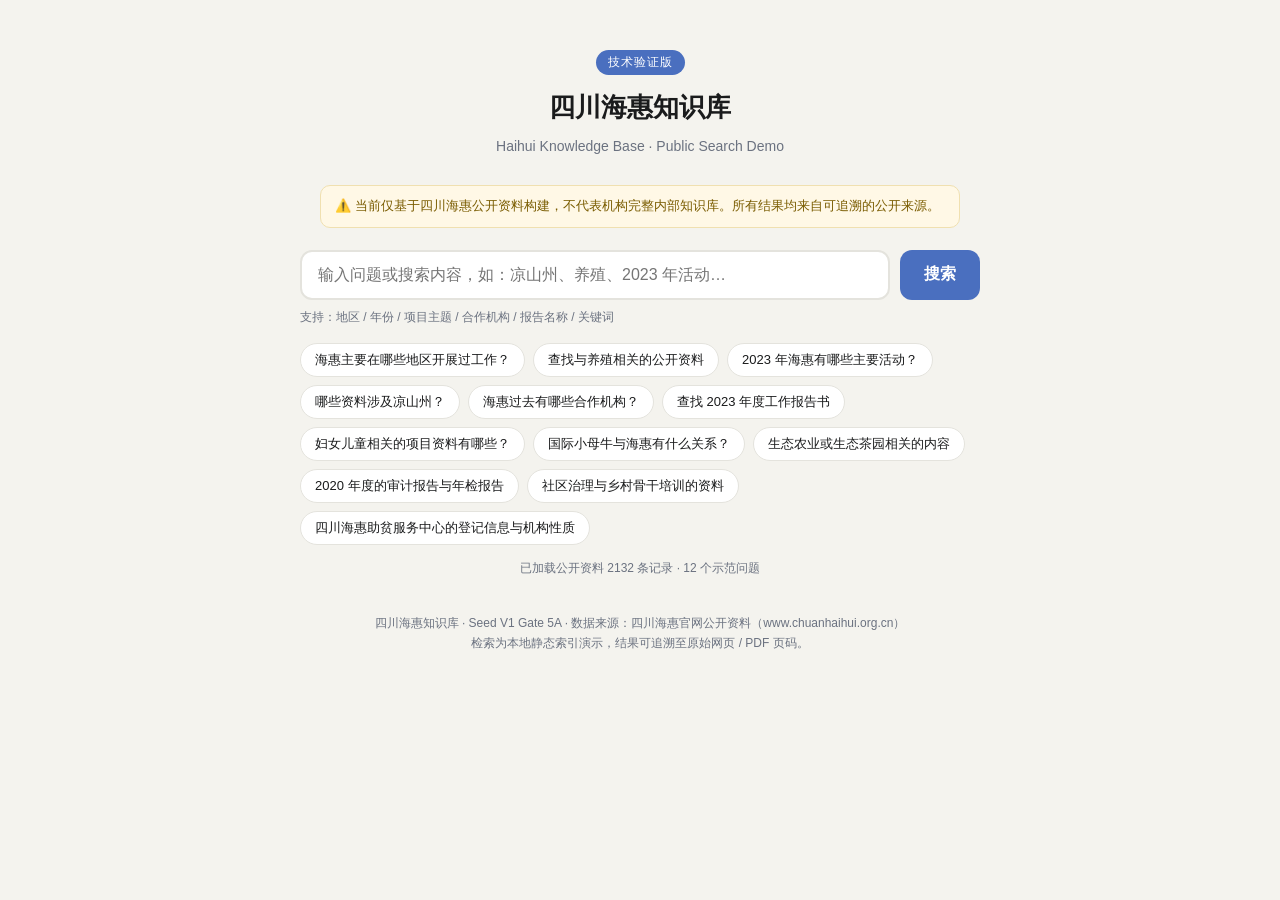
==== haihui/index.html @ 8cd93d53 "feat: publish Haihui public knowledge base demo" ====
<!DOCTYPE html>
<html lang="zh-CN">
<head>
<meta charset="UTF-8">
<meta name="viewport" content="width=device-width, initial-scale=1.0">
<title>四川海惠知识库 · 技术验证版</title>
<style>
  :root {
    --bg: #F4F3EE;
    --card: #FFFFFF;
    --border: #E4E3DD;
    --text: #1A1B1C;
    --text2: #6B7280;
    --accent: #9BBBF4;
    --accent-deep: #4A6FBF;
  }
  * { margin: 0; padding: 0; box-sizing: border-box; }
  body {
    font-family: 'PingFang SC', 'Microsoft YaHei', 'Segoe UI', sans-serif;
    background: var(--bg);
    color: var(--text);
    line-height: 1.6;
  }
  .wrap { max-width: 860px; margin: 0 auto; padding: 20px 16px 60px; }
  header { text-align: center; padding: 28px 0 12px; }
  .badge {
    display: inline-block; font-size: 12px; color: #fff; background: var(--accent-deep);
    padding: 3px 12px; border-radius: 20px; letter-spacing: 1px; margin-bottom: 12px;
  }
  h1 { font-size: 26px; font-weight: 700; }
  .sub { color: var(--text2); font-size: 14px; margin-top: 6px; }
  .notice {
    margin: 16px auto; max-width: 640px; background: #FFF8E6; border: 1px solid #F0E0B0;
    border-radius: 10px; padding: 10px 14px; font-size: 13px; color: #7A5C00;
  }
  .searchbox {
    display: flex; gap: 10px; margin: 22px auto 8px; max-width: 680px;
  }
  .searchbox input {
    flex: 1; padding: 14px 16px; font-size: 16px; border: 2px solid var(--border);
    border-radius: 12px; background: var(--card); outline: none; min-width: 0;
  }
  .searchbox input:focus { border-color: var(--accent-deep); }
  .searchbox button {
    padding: 14px 24px; font-size: 16px; font-weight: 600; color: #fff;
    background: var(--accent-deep); border: none; border-radius: 12px; cursor: pointer;
    white-space: nowrap;
  }
  .searchbox button:active { opacity: .85; }
  .suggest { max-width: 680px; margin: 6px auto 0; font-size: 12px; color: var(--text2); }
  .chips {
    max-width: 680px; margin: 16px auto 0; display: flex; flex-wrap: wrap; gap: 8px;
  }
  .chip {
    background: var(--card); border: 1px solid var(--border); border-radius: 18px;
    padding: 7px 14px; font-size: 13px; cursor: pointer; color: var(--text);
    transition: border-color .15s, background .15s;
  }
  .chip:hover { border-color: var(--accent-deep); background: #EEF3FC; }
  .stats {
    max-width: 680px; margin: 14px auto 4px; font-size: 12px; color: var(--text2);
    text-align: center;
  }
  #results { margin-top: 20px; }
  .result {
    background: var(--card); border: 1px solid var(--border); border-radius: 12px;
    padding: 16px 18px; margin-bottom: 14px;
  }
  .result .rtitle { font-size: 16px; font-weight: 600; color: var(--accent-deep); }
  .result .rmeta { font-size: 12px; color: var(--text2); margin: 4px 0 8px; }
  .result .rtext {
    font-size: 14px; color: var(--text); background: #F9F8F4;
    border-radius: 8px; padding: 10px 12px; max-height: 150px; overflow: hidden;
    position: relative; white-space: pre-wrap; word-break: break-word;
  }
  .result .rtext.collapsed { -webkit-line-clamp: 5; line-clamp: 5; display: -webkit-box; -webkit-box-orient: vertical; }
  .result .rsrc { margin-top: 10px; font-size: 12px; color: var(--text2); word-break: break-all; }
  .result .rsrc a { color: var(--accent-deep); }
  .variant-note { font-size: 12px; color: #8A6D1A; margin-top: 6px; }
  .empty { text-align: center; color: var(--text2); padding: 40px 0; font-size: 14px; }
  .loading { text-align: center; color: var(--text2); padding: 30px 0; font-size: 14px; }
  footer { text-align: center; color: var(--text2); font-size: 12px; margin-top: 36px; }
  @media (max-width: 480px) {
    h1 { font-size: 21px; }
    .searchbox { flex-direction: column; }
    .searchbox button { width: 100%; }
    .result .rtext { max-height: 180px; }
  }
</style>
</head>
<body>
<div class="wrap">
  <header>
    <span class="badge">技术验证版</span>
    <h1>四川海惠知识库</h1>
    <div class="sub">Haihui Knowledge Base · Public Search Demo</div>
  </header>
  <div class="notice">⚠️ 当前仅基于四川海惠公开资料构建，不代表机构完整内部知识库。所有结果均来自可追溯的公开来源。</div>
  <div class="searchbox">
    <input id="q" type="text" placeholder="输入问题或搜索内容，如：凉山州、养殖、2023 年活动…" autocomplete="off">
    <button id="btn">搜索</button>
  </div>
  <div class="suggest">支持：地区 / 年份 / 项目主题 / 合作机构 / 报告名称 / 关键词</div>
  <div class="chips" id="chips"></div>
  <div class="stats" id="stats"></div>
  <div id="results"></div>
  <footer>
    四川海惠知识库 · Seed V1 Gate 5A · 数据来源：四川海惠官网公开资料（www.chuanhaihui.org.cn）<br>
    检索为本地静态索引演示，结果可追溯至原始网页 / PDF 页码。
  </footer>
</div>

<script>
(function () {
  'use strict';
  var DB = null;
  var QUESTIONS = [];
  var $ = function (id) { return document.getElementById(id); };

  function loadJson(url) {
    return fetch(url).then(function (r) {
      if (!r.ok) throw new Error('HTTP ' + r.status);
      return r.json();
    });
  }

  function tokenize(text) {
    if (!text) return [];
    var tokens = [];
    var m;
    var reEn = /[A-Za-z0-9_]+/g;
    while ((m = reEn.exec(text)) !== null) tokens.push(m.group ? m[0] : m[0]);
    var cjk = text.match(/[\u4e00-\u9fff]/g) || [];
    for (var i = 0; i < cjk.length; i++) {
      tokens.push(cjk[i]);
      if (i + 1 < cjk.length) tokens.push(cjk[i] + cjk[i + 1]);
    }
    return tokens;
  }

  // 归一化：小写 + 去空白
  function norm(s) { return (s || '').toLowerCase().replace(/\s+/g, ''); }

  // 主检索：分词 → 倒排取交集 → 打分（term 覆盖率 + BM25 简化）
  function search(query, topK) {
    if (!DB) return [];
    var toks = tokenize(query);
    // 去重 + 过滤长度<1
    var seen = {}, uniq = [];
    for (var i = 0; i < toks.length; i++) {
      var t = toks[i];
      if (!seen[t]) { seen[t] = 1; uniq.push(t); }
    }
    if (!uniq.length) return [];

    var terms = DB.terms, offsets = DB.offsets, postings = DB.postings;
    var termIdx = {};
    for (var ti = 0; ti < terms.length; ti++) termIdx[terms[ti]] = ti;

    // 收集每个词命中的 chunk 集合
    var hits = {};      // chunkIdx -> { matched: Set, score }
    var qn = norm(query);
    for (var k = 0; k < uniq.length; k++) {
      var w = uniq[k];
      var idx = termIdx[w];
      if (idx === undefined) continue;
      var start = offsets[idx], end = offsets[idx + 1];
      for (var p = start; p < end; p++) {
        var ci = postings[p];
        if (!hits[ci]) {
          hits[ci] = { matched: {}, score: 0, exactBonus: 0 };
        }
        hits[ci].matched[w] = 1;
      }
    }
    var matchedKeys = Object.keys(hits).length;
    if (!matchedKeys) return [];

    // 打分
    var out = [];
    var chunks = DB.chunks;
    var totalLen = 0;
    for (var cj = 0; cj < chunks.length; cj++) totalLen += (chunks[cj].text || '').length;
    var avgdl = totalLen / Math.max(1, chunks.length);

    for (var ck in hits) {
      var h = hits[ck];
      var cn = norm(chunks[ck].text);
      var dl = Math.max(1, cn.length);
      var matchedCount = Object.keys(h.matched).length;
      // 覆盖率：命中词数 / 查询词数
      var cover = matchedCount / uniq.length;
      // BM25 简化（tf 用命中数，idf 固定）
      var tf = matchedCount;
      var bm = tf * (1.2 + 1) / (tf + 1.2 * (1 - 0.75 + 0.75 * dl / avgdl));
      var score = cover * 3.0 + bm * 0.8;
      // 查询词在文本中出现的精确度加成
      var qnCount = 0;
      var qnNorm = norm(query);
      if (qnNorm && cn.indexOf(qnNorm) >= 0) score += 5.0;
      // 标题匹配加成
      var titleNorm = norm(chunks[ck].title);
      if (titleNorm && qnNorm && titleNorm.indexOf(qnNorm) >= 0) score += 3.0;
      // 页面前部权重
      score += Math.max(0, 1 - (chunks[ck].page || 1) * 0.01);
      out.push({ idx: ck, score: score, matched: matchedCount, cover: cover });
    }
    out.sort(function (a, b) { return b.score - a.score; });
    return out.slice(0, topK || 10);
  }

  function renderResults(results, query) {
    var box = $('results');
    if (!results.length) {
      box.innerHTML = '<div class="empty">未找到匹配内容。可尝试：凉山州 / 养殖 / 2023 年 / 审计报告 / 合作机构</div>';
      return;
    }
    // Document Family 聚合：同一 canonical 只保留最高分一条，返回 canonical document；
    // 命中的若是 variant，则展示 canonical 标题/来源，并标注"另有 N 个版本/扫描件"。
    var canonicalBest = {};   // canonical -> {score, chunk, variants: []}
    var variantsSeen = {};
    for (var i = 0; i < results.length; i++) {
      var c = DB.chunks[results[i].idx];
      var canon = c.canonical || c.doc;
      if (!canonicalBest[canon] || results[i].score > canonicalBest[canon].score) {
        canonicalBest[canon] = { score: results[i].score, chunk: c, variants: [] };
      }
      if (c.doc !== canon && !variantsSeen[c.doc]) {
        variantsSeen[c.doc] = 1;
        canonicalBest[canon].variants.push(c);
      }
    }
    var html = '';
    var keys = Object.keys(canonicalBest).sort(function (a, b) {
      return canonicalBest[b].score - canonicalBest[a].score;
    });
    var collapsedTotal = 0;
    for (var j = 0; j < keys.length; j++) {
      var entry = canonicalBest[keys[j]];
      var c = entry.chunk;
      var variantCount = entry.variants.length;
      var variantNames = [];
      entry.variants.forEach(function (v) { variantNames.push(esc(v.src_file || v.doc)); });
      html += renderOne(c, entry.score, j, variantCount, variantNames);
      collapsedTotal += variantCount;
    }
    if (collapsedTotal > 0) {
      html += '<div class="variant-note">已按 Document Family 折叠同一资料的其他版本 ' + collapsedTotal + ' 条（返回 canonical 文档）。</div>';
    }
    box.innerHTML = html;
  }

  function renderOne(c, score, rank, variantCount, variantNames) {
    // 展示层使用 canonical document 的标题与来源（若当前 chunk 是 variant）
    var dispTitle = c.is_variant && c.canonical_title ? c.canonical_title : (c.title || '');
    var dispFile = c.is_variant && c.canonical_src_file ? c.canonical_src_file : (c.src_file || '');
    var dispUrl = c.is_variant && c.canonical_src_url ? c.canonical_src_url : (c.src_url || '');
    var meta = [];
    if (c.date) meta.push(c.date);
    if (c.category) meta.push(catName(c.category));
    if (c.page) meta.push('第 ' + c.page + ' 页');
    var srcFile = esc(dispFile || '');
    var srcUrl = dispUrl ? esc(dispUrl) : '';
    var title = esc(dispTitle || '(无标题)');
    var text = esc(c.text || '');
    var srcHtml = '';
    if (srcUrl) {
      srcHtml = '<a href="' + srcUrl + '" target="_blank" rel="noopener">查看官网原文</a>';
    }
    var variantNote = '';
    if (variantCount > 0 && variantNames && variantNames.length) {
      variantNote = '<div class="variant-note">另有 ' + variantCount + ' 个版本/扫描件：' + variantNames.join('、') + '（已折叠）</div>';
    }
    return '<div class="result">' +
      '<div class="rtitle">' + (rank + 1) + '. ' + title + '</div>' +
      '<div class="rmeta">' + meta.join(' · ') + '</div>' +
      '<div class="rtext collapsed">' + text + '</div>' +
      '<div class="rsrc">来源：' + srcFile + (srcUrl ? ' · ' + srcHtml : '') + '</div>' +
      variantNote +
      '</div>';
  }

  function catName(c) {
    var map = {
      news: '新闻', annual_report: '年报', audit_report: '审计报告',
      project_intro: '项目介绍', yearly_inspection: '年检', policy: '政策', other: '其他'
    };
    return map[c] || c;
  }

  function esc(s) {
    return String(s).replace(/&/g, '&amp;').replace(/</g, '&lt;').replace(/>/g, '&gt;')
      .replace(/"/g, '&quot;');
  }

  function runSearch() {
    var q = ($('q').value || '').trim();
    if (!q) return;
    var box = $('results');
    box.innerHTML = '<div class="loading">正在检索…</div>';
    setTimeout(function () {
      var res = search(q, 10);
      $('stats').textContent = '检索词命中 ' + (DB ? DB.chunks.length : 0) + ' 条记录，显示前 ' + Math.min(res.length, 10) + ' 条';
      renderResults(res, q);
    }, 30);
  }

  // 初始化
  $('btn').addEventListener('click', runSearch);
  $('q').addEventListener('keydown', function (e) { if (e.key === 'Enter') runSearch(); });

  Promise.all([
    loadJson('assets/search_index.json'),
    loadJson('assets/demo_questions.json')
  ]).then(function (arr) {
    DB = arr[0];
    QUESTIONS = arr[1].questions || [];
    var chips = $('chips');
    var html = '';
    QUESTIONS.forEach(function (item, i) {
      html += '<button class="chip" data-i="' + i + '">' + esc(item.q) + '</button>';
    });
    chips.innerHTML = html;
    $('stats').textContent = '已加载公开资料 ' + DB.chunks.length + ' 条记录 · ' +
      (QUESTIONS.length) + ' 个示范问题';
    chips.addEventListener('click', function (e) {
      var btn = e.target.closest('.chip');
      if (!btn) return;
      var item = QUESTIONS[parseInt(btn.getAttribute('data-i'), 10)];
      $('q').value = item.q;
      runSearch();
    });
  }).catch(function (err) {
    $('results').innerHTML = '<div class="empty">资源加载失败：' + esc(err.message) +
      '<br>请确认 assets/search_index.json 与 assets/demo_questions.json 存在。</div>';
  });
})();
</script>
</body>
</html>
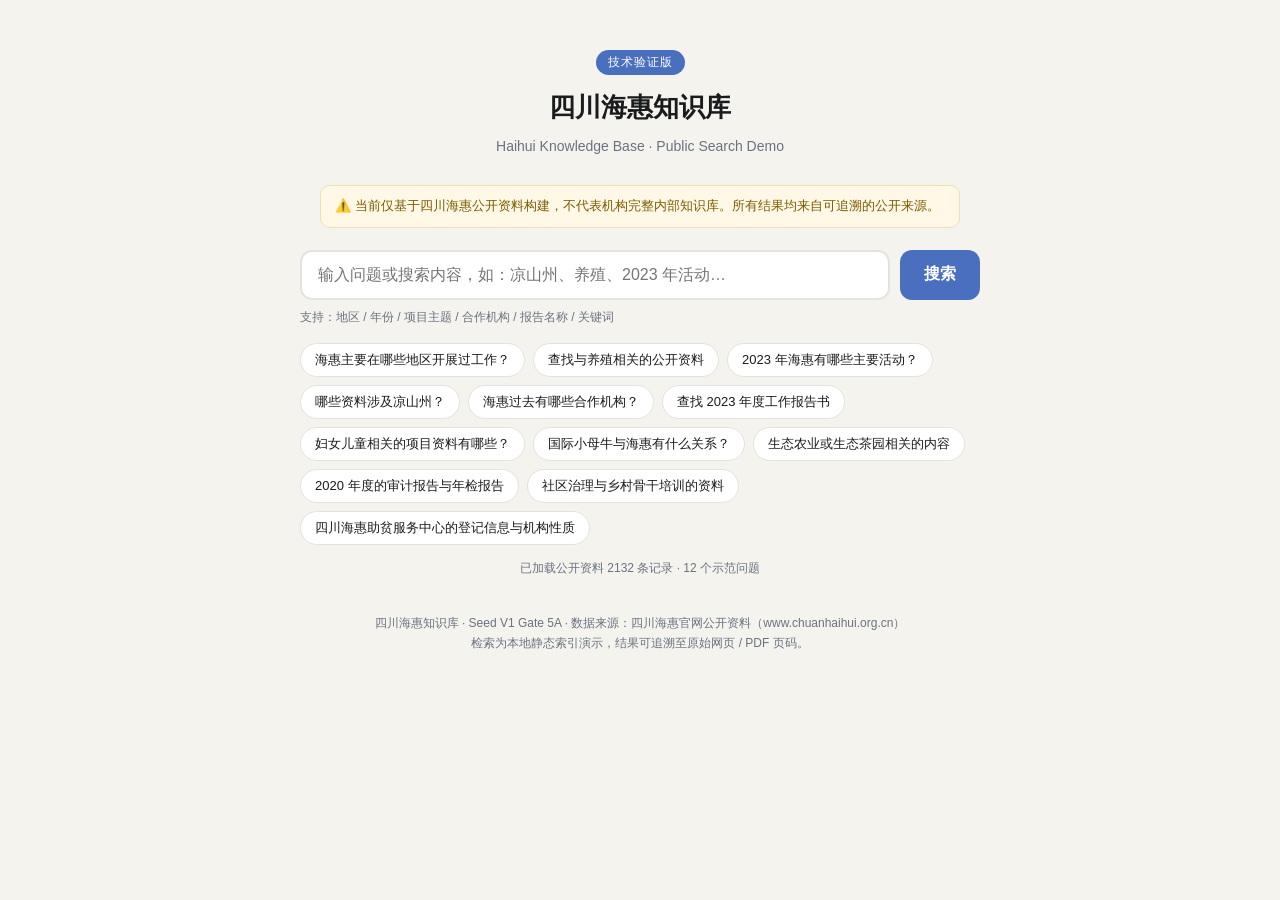
==== commit 907a498c: "fix: canonical-first family folding for 2023 annual report search" ====
--- a/haihui/index.html
+++ b/haihui/index.html
@@ -215,15 +215,25 @@
       box.innerHTML = '<div class="empty">未找到匹配内容。可尝试：凉山州 / 养殖 / 2023 年 / 审计报告 / 合作机构</div>';
       return;
     }
-    // Document Family 聚合：同一 canonical 只保留最高分一条，返回 canonical document；
-    // 命中的若是 variant，则展示 canonical 标题/来源，并标注"另有 N 个版本/扫描件"。
+    // Document Family 聚合：同一 canonical 只保留一条代表结果；
+    // canonical chunk 存在时优先选 canonical（返回 canonical document），
+    // 仅当 family 中只有 variant 命中时才以 variant 为代表并展示 canonical 标题/来源；
+    // variant 一律折叠计数，不得独立占据 Top-K。
     var canonicalBest = {};   // canonical -> {score, chunk, variants: []}
     var variantsSeen = {};
     for (var i = 0; i < results.length; i++) {
       var c = DB.chunks[results[i].idx];
       var canon = c.canonical || c.doc;
-      if (!canonicalBest[canon] || results[i].score > canonicalBest[canon].score) {
+      if (!canonicalBest[canon]) {
         canonicalBest[canon] = { score: results[i].score, chunk: c, variants: [] };
+      } else {
+        var cur = canonicalBest[canon].chunk;
+        var curIsCanon = cur.doc === canon;
+        var newIsCanon = c.doc === canon;
+        // canonical 优先；同为 canonical 或同为 variant 时取高分
+        if ((newIsCanon && !curIsCanon) || (newIsCanon === curIsCanon && results[i].score > canonicalBest[canon].score)) {
+          canonicalBest[canon] = { score: results[i].score, chunk: c, variants: canonicalBest[canon].variants };
+        }
       }
       if (c.doc !== canon && !variantsSeen[c.doc]) {
         variantsSeen[c.doc] = 1;
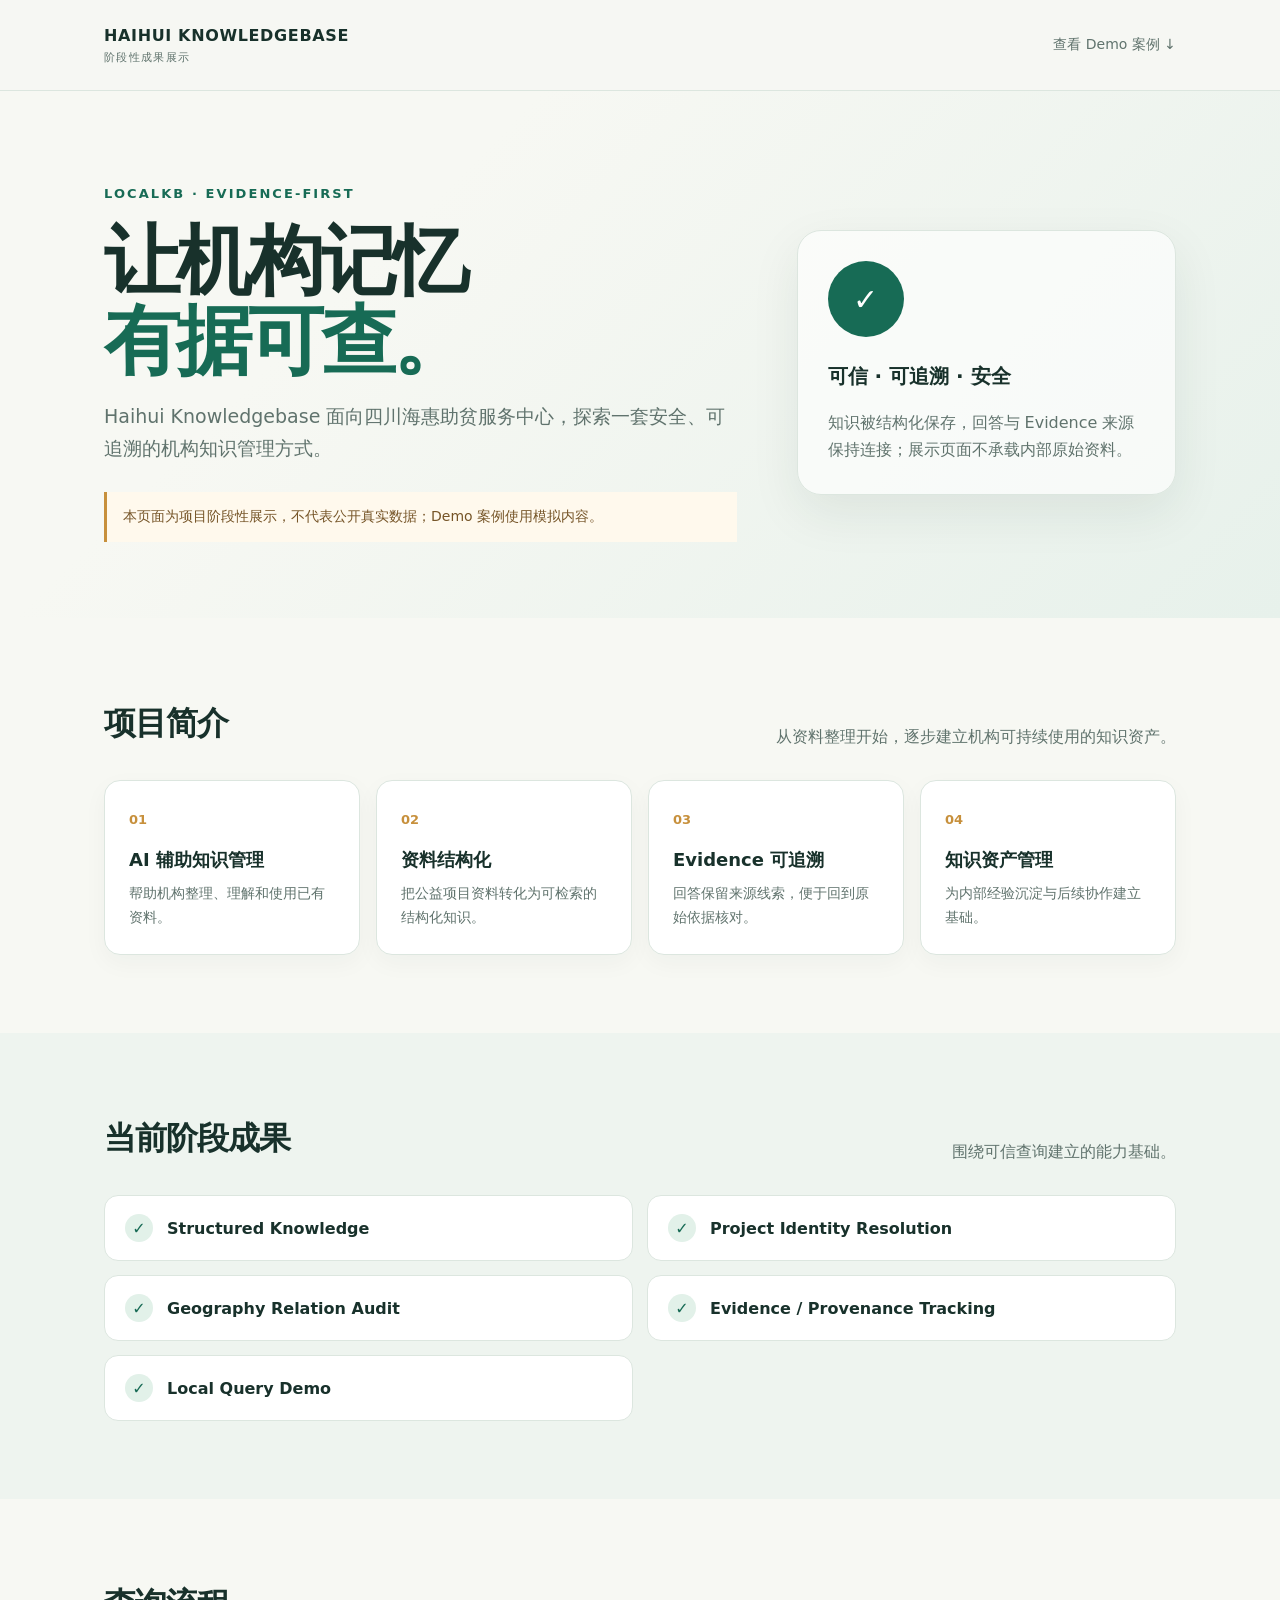
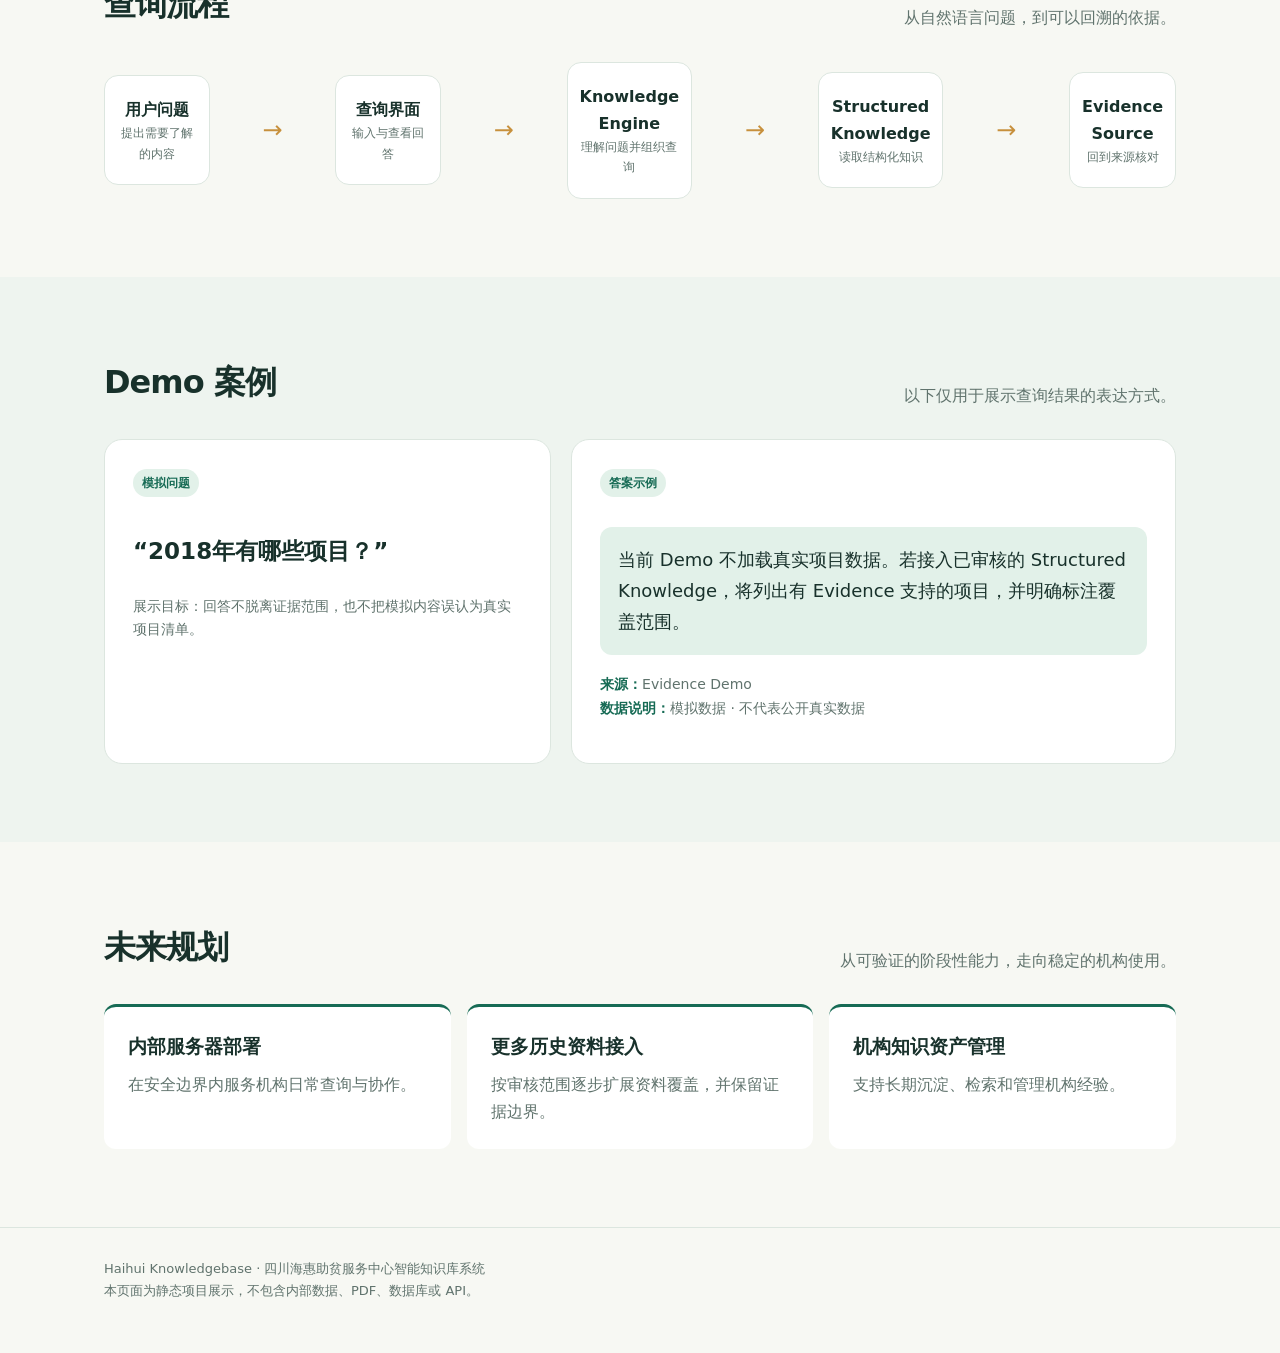
==== commit 82a4c01a: "feat(haihui): add static knowledgebase showcase" ====
--- a/haihui/index.html
+++ b/haihui/index.html
@@ -1,350 +1,28 @@
-<!DOCTYPE html>
+<!doctype html>
 <html lang="zh-CN">
 <head>
-<meta charset="UTF-8">
-<meta name="viewport" content="width=device-width, initial-scale=1.0">
-<title>四川海惠知识库 · 技术验证版</title>
-<style>
-  :root {
-    --bg: #F4F3EE;
-    --card: #FFFFFF;
-    --border: #E4E3DD;
-    --text: #1A1B1C;
-    --text2: #6B7280;
-    --accent: #9BBBF4;
-    --accent-deep: #4A6FBF;
-  }
-  * { margin: 0; padding: 0; box-sizing: border-box; }
-  body {
-    font-family: 'PingFang SC', 'Microsoft YaHei', 'Segoe UI', sans-serif;
-    background: var(--bg);
-    color: var(--text);
-    line-height: 1.6;
-  }
-  .wrap { max-width: 860px; margin: 0 auto; padding: 20px 16px 60px; }
-  header { text-align: center; padding: 28px 0 12px; }
-  .badge {
-    display: inline-block; font-size: 12px; color: #fff; background: var(--accent-deep);
-    padding: 3px 12px; border-radius: 20px; letter-spacing: 1px; margin-bottom: 12px;
-  }
-  h1 { font-size: 26px; font-weight: 700; }
-  .sub { color: var(--text2); font-size: 14px; margin-top: 6px; }
-  .notice {
-    margin: 16px auto; max-width: 640px; background: #FFF8E6; border: 1px solid #F0E0B0;
-    border-radius: 10px; padding: 10px 14px; font-size: 13px; color: #7A5C00;
-  }
-  .searchbox {
-    display: flex; gap: 10px; margin: 22px auto 8px; max-width: 680px;
-  }
-  .searchbox input {
-    flex: 1; padding: 14px 16px; font-size: 16px; border: 2px solid var(--border);
-    border-radius: 12px; background: var(--card); outline: none; min-width: 0;
-  }
-  .searchbox input:focus { border-color: var(--accent-deep); }
-  .searchbox button {
-    padding: 14px 24px; font-size: 16px; font-weight: 600; color: #fff;
-    background: var(--accent-deep); border: none; border-radius: 12px; cursor: pointer;
-    white-space: nowrap;
-  }
-  .searchbox button:active { opacity: .85; }
-  .suggest { max-width: 680px; margin: 6px auto 0; font-size: 12px; color: var(--text2); }
-  .chips {
-    max-width: 680px; margin: 16px auto 0; display: flex; flex-wrap: wrap; gap: 8px;
-  }
-  .chip {
-    background: var(--card); border: 1px solid var(--border); border-radius: 18px;
-    padding: 7px 14px; font-size: 13px; cursor: pointer; color: var(--text);
-    transition: border-color .15s, background .15s;
-  }
-  .chip:hover { border-color: var(--accent-deep); background: #EEF3FC; }
-  .stats {
-    max-width: 680px; margin: 14px auto 4px; font-size: 12px; color: var(--text2);
-    text-align: center;
-  }
-  #results { margin-top: 20px; }
-  .result {
-    background: var(--card); border: 1px solid var(--border); border-radius: 12px;
-    padding: 16px 18px; margin-bottom: 14px;
-  }
-  .result .rtitle { font-size: 16px; font-weight: 600; color: var(--accent-deep); }
-  .result .rmeta { font-size: 12px; color: var(--text2); margin: 4px 0 8px; }
-  .result .rtext {
-    font-size: 14px; color: var(--text); background: #F9F8F4;
-    border-radius: 8px; padding: 10px 12px; max-height: 150px; overflow: hidden;
-    position: relative; white-space: pre-wrap; word-break: break-word;
-  }
-  .result .rtext.collapsed { -webkit-line-clamp: 5; line-clamp: 5; display: -webkit-box; -webkit-box-orient: vertical; }
-  .result .rsrc { margin-top: 10px; font-size: 12px; color: var(--text2); word-break: break-all; }
-  .result .rsrc a { color: var(--accent-deep); }
-  .variant-note { font-size: 12px; color: #8A6D1A; margin-top: 6px; }
-  .empty { text-align: center; color: var(--text2); padding: 40px 0; font-size: 14px; }
-  .loading { text-align: center; color: var(--text2); padding: 30px 0; font-size: 14px; }
-  footer { text-align: center; color: var(--text2); font-size: 12px; margin-top: 36px; }
-  @media (max-width: 480px) {
-    h1 { font-size: 21px; }
-    .searchbox { flex-direction: column; }
-    .searchbox button { width: 100%; }
-    .result .rtext { max-height: 180px; }
-  }
-</style>
+  <meta charset="utf-8">
+  <meta name="viewport" content="width=device-width, initial-scale=1">
+  <meta name="description" content="Haihui Knowledgebase 项目阶段性成果展示">
+  <title>Haihui Knowledgebase · 阶段性成果</title>
+  <style>
+    :root{--ink:#18312b;--muted:#60736d;--paper:#f7f8f3;--card:#fff;--line:#dce6df;--green:#176b55;--mint:#e2f1e9;--gold:#c7903c;--shadow:0 18px 50px rgba(24,49,43,.08)}
+    *{box-sizing:border-box}html{scroll-behavior:smooth}body{margin:0;background:var(--paper);color:var(--ink);font:16px/1.7 system-ui,-apple-system,"Segoe UI","Microsoft YaHei",sans-serif}
+    a{color:inherit}.shell{max-width:1120px;margin:auto;padding:0 24px}.top{padding:22px 0;border-bottom:1px solid var(--line);background:rgba(247,248,243,.9)}.nav{display:flex;justify-content:space-between;align-items:center;gap:20px}.brand{font-weight:800;letter-spacing:.04em}.brand small{display:block;color:var(--muted);font-size:11px;font-weight:500;letter-spacing:.12em}.nav a{color:var(--muted);font-size:14px;text-decoration:none}.hero{padding:92px 0 76px;background:linear-gradient(135deg,#f7f8f3 30%,#e7f1eb)}.hero-grid{display:grid;grid-template-columns:1.25fr .75fr;gap:60px;align-items:center}.eyebrow{color:var(--green);font-size:13px;font-weight:800;letter-spacing:.16em;text-transform:uppercase}.hero h1{font-size:clamp(42px,7vw,76px);line-height:1.05;letter-spacing:-.05em;margin:16px 0}.hero h1 span{display:block;color:var(--green)}.lead{max-width:650px;color:var(--muted);font-size:19px}.notice{margin-top:28px;padding:13px 16px;border-left:3px solid var(--gold);background:#fff9ed;color:#765528;font-size:14px}.seal{padding:30px;border:1px solid var(--line);border-radius:24px;background:rgba(255,255,255,.65);box-shadow:var(--shadow)}.seal-mark{width:76px;height:76px;display:grid;place-items:center;border-radius:50%;background:var(--green);color:#fff;font-size:30px;margin-bottom:22px}.seal strong{display:block;font-size:20px}.seal p{color:var(--muted);margin-bottom:0}.section{padding:78px 0}.section.alt{background:#eef4ef}.section-head{display:flex;justify-content:space-between;align-items:end;gap:20px;margin-bottom:30px}.section h2{margin:0;font-size:32px;letter-spacing:-.03em}.section-head p{max-width:480px;margin:0;color:var(--muted)}.cards{display:grid;grid-template-columns:repeat(4,1fr);gap:16px}.card{padding:24px;background:var(--card);border:1px solid var(--line);border-radius:16px;box-shadow:0 8px 24px rgba(24,49,43,.04)}.card .num{color:var(--gold);font-weight:800;font-size:13px}.card h3{margin:12px 0 7px;font-size:18px}.card p{margin:0;color:var(--muted);font-size:14px}.checks{display:grid;grid-template-columns:repeat(2,1fr);gap:14px}.check{display:flex;gap:14px;align-items:center;padding:18px 20px;border:1px solid var(--line);border-radius:14px;background:var(--card)}.check b{display:grid;place-items:center;flex:0 0 28px;height:28px;border-radius:50%;background:var(--mint);color:var(--green)}.check span{font-weight:700}.flow{display:grid;grid-template-columns:repeat(9,1fr);align-items:center;gap:10px}.step{padding:20px 12px;text-align:center;border-radius:14px;background:var(--card);border:1px solid var(--line);font-weight:700}.step small{display:block;color:var(--muted);font-weight:400;font-size:12px}.arrow{text-align:center;color:var(--gold);font-size:24px}.demo{display:grid;grid-template-columns:.85fr 1.15fr;gap:20px}.demo-box{padding:28px;border-radius:18px;background:var(--card);border:1px solid var(--line)}.demo-box h3{margin-top:0}.question{font-size:23px;font-weight:700}.answer{padding:18px;background:var(--mint);border-radius:12px;font-size:18px}.source{margin-top:16px;color:var(--muted);font-size:14px}.source strong{color:var(--green)}.tag{display:inline-block;margin-bottom:12px;padding:4px 9px;border-radius:20px;background:var(--mint);color:var(--green);font-size:12px;font-weight:800}.roadmap{display:grid;grid-template-columns:repeat(3,1fr);gap:16px}.roadmap div{padding:24px;border-top:3px solid var(--green);background:var(--card);border-radius:12px}.roadmap h3{margin:0 0 8px}.roadmap p{margin:0;color:var(--muted)}footer{padding:30px 0 50px;color:var(--muted);font-size:13px;border-top:1px solid var(--line)}
+    @media(max-width:900px){.hero-grid,.demo{grid-template-columns:1fr}.cards{grid-template-columns:repeat(2,1fr)}.flow{grid-template-columns:1fr}.arrow{transform:rotate(90deg)}.roadmap{grid-template-columns:1fr}.section-head{display:block}.section-head p{margin-top:10px}.nav a{display:none}}
+    @media(max-width:480px){.shell{padding:0 18px}.hero{padding:60px 0}.cards,.checks{grid-template-columns:1fr}.hero h1{font-size:46px}.section{padding:56px 0}}
+  </style>
 </head>
 <body>
-<div class="wrap">
-  <header>
-    <span class="badge">技术验证版</span>
-    <h1>四川海惠知识库</h1>
-    <div class="sub">Haihui Knowledge Base · Public Search Demo</div>
-  </header>
-  <div class="notice">⚠️ 当前仅基于四川海惠公开资料构建，不代表机构完整内部知识库。所有结果均来自可追溯的公开来源。</div>
-  <div class="searchbox">
-    <input id="q" type="text" placeholder="输入问题或搜索内容，如：凉山州、养殖、2023 年活动…" autocomplete="off">
-    <button id="btn">搜索</button>
-  </div>
-  <div class="suggest">支持：地区 / 年份 / 项目主题 / 合作机构 / 报告名称 / 关键词</div>
-  <div class="chips" id="chips"></div>
-  <div class="stats" id="stats"></div>
-  <div id="results"></div>
-  <footer>
-    四川海惠知识库 · Seed V1 Gate 5A · 数据来源：四川海惠官网公开资料（www.chuanhaihui.org.cn）<br>
-    检索为本地静态索引演示，结果可追溯至原始网页 / PDF 页码。
-  </footer>
-</div>
-
-<script>
-(function () {
-  'use strict';
-  var DB = null;
-  var QUESTIONS = [];
-  var $ = function (id) { return document.getElementById(id); };
-
-  function loadJson(url) {
-    return fetch(url).then(function (r) {
-      if (!r.ok) throw new Error('HTTP ' + r.status);
-      return r.json();
-    });
-  }
-
-  function tokenize(text) {
-    if (!text) return [];
-    var tokens = [];
-    var m;
-    var reEn = /[A-Za-z0-9_]+/g;
-    while ((m = reEn.exec(text)) !== null) tokens.push(m.group ? m[0] : m[0]);
-    var cjk = text.match(/[\u4e00-\u9fff]/g) || [];
-    for (var i = 0; i < cjk.length; i++) {
-      tokens.push(cjk[i]);
-      if (i + 1 < cjk.length) tokens.push(cjk[i] + cjk[i + 1]);
-    }
-    return tokens;
-  }
-
-  // 归一化：小写 + 去空白
-  function norm(s) { return (s || '').toLowerCase().replace(/\s+/g, ''); }
-
-  // 主检索：分词 → 倒排取交集 → 打分（term 覆盖率 + BM25 简化）
-  function search(query, topK) {
-    if (!DB) return [];
-    var toks = tokenize(query);
-    // 去重 + 过滤长度<1
-    var seen = {}, uniq = [];
-    for (var i = 0; i < toks.length; i++) {
-      var t = toks[i];
-      if (!seen[t]) { seen[t] = 1; uniq.push(t); }
-    }
-    if (!uniq.length) return [];
-
-    var terms = DB.terms, offsets = DB.offsets, postings = DB.postings;
-    var termIdx = {};
-    for (var ti = 0; ti < terms.length; ti++) termIdx[terms[ti]] = ti;
-
-    // 收集每个词命中的 chunk 集合
-    var hits = {};      // chunkIdx -> { matched: Set, score }
-    var qn = norm(query);
-    for (var k = 0; k < uniq.length; k++) {
-      var w = uniq[k];
-      var idx = termIdx[w];
-      if (idx === undefined) continue;
-      var start = offsets[idx], end = offsets[idx + 1];
-      for (var p = start; p < end; p++) {
-        var ci = postings[p];
-        if (!hits[ci]) {
-          hits[ci] = { matched: {}, score: 0, exactBonus: 0 };
-        }
-        hits[ci].matched[w] = 1;
-      }
-    }
-    var matchedKeys = Object.keys(hits).length;
-    if (!matchedKeys) return [];
-
-    // 打分
-    var out = [];
-    var chunks = DB.chunks;
-    var totalLen = 0;
-    for (var cj = 0; cj < chunks.length; cj++) totalLen += (chunks[cj].text || '').length;
-    var avgdl = totalLen / Math.max(1, chunks.length);
-
-    for (var ck in hits) {
-      var h = hits[ck];
-      var cn = norm(chunks[ck].text);
-      var dl = Math.max(1, cn.length);
-      var matchedCount = Object.keys(h.matched).length;
-      // 覆盖率：命中词数 / 查询词数
-      var cover = matchedCount / uniq.length;
-      // BM25 简化（tf 用命中数，idf 固定）
-      var tf = matchedCount;
-      var bm = tf * (1.2 + 1) / (tf + 1.2 * (1 - 0.75 + 0.75 * dl / avgdl));
-      var score = cover * 3.0 + bm * 0.8;
-      // 查询词在文本中出现的精确度加成
-      var qnCount = 0;
-      var qnNorm = norm(query);
-      if (qnNorm && cn.indexOf(qnNorm) >= 0) score += 5.0;
-      // 标题匹配加成
-      var titleNorm = norm(chunks[ck].title);
-      if (titleNorm && qnNorm && titleNorm.indexOf(qnNorm) >= 0) score += 3.0;
-      // 页面前部权重
-      score += Math.max(0, 1 - (chunks[ck].page || 1) * 0.01);
-      out.push({ idx: ck, score: score, matched: matchedCount, cover: cover });
-    }
-    out.sort(function (a, b) { return b.score - a.score; });
-    return out.slice(0, topK || 10);
-  }
-
-  function renderResults(results, query) {
-    var box = $('results');
-    if (!results.length) {
-      box.innerHTML = '<div class="empty">未找到匹配内容。可尝试：凉山州 / 养殖 / 2023 年 / 审计报告 / 合作机构</div>';
-      return;
-    }
-    // Document Family 聚合：同一 canonical 只保留一条代表结果；
-    // canonical chunk 存在时优先选 canonical（返回 canonical document），
-    // 仅当 family 中只有 variant 命中时才以 variant 为代表并展示 canonical 标题/来源；
-    // variant 一律折叠计数，不得独立占据 Top-K。
-    var canonicalBest = {};   // canonical -> {score, chunk, variants: []}
-    var variantsSeen = {};
-    for (var i = 0; i < results.length; i++) {
-      var c = DB.chunks[results[i].idx];
-      var canon = c.canonical || c.doc;
-      if (!canonicalBest[canon]) {
-        canonicalBest[canon] = { score: results[i].score, chunk: c, variants: [] };
-      } else {
-        var cur = canonicalBest[canon].chunk;
-        var curIsCanon = cur.doc === canon;
-        var newIsCanon = c.doc === canon;
-        // canonical 优先；同为 canonical 或同为 variant 时取高分
-        if ((newIsCanon && !curIsCanon) || (newIsCanon === curIsCanon && results[i].score > canonicalBest[canon].score)) {
-          canonicalBest[canon] = { score: results[i].score, chunk: c, variants: canonicalBest[canon].variants };
-        }
-      }
-      if (c.doc !== canon && !variantsSeen[c.doc]) {
-        variantsSeen[c.doc] = 1;
-        canonicalBest[canon].variants.push(c);
-      }
-    }
-    var html = '';
-    var keys = Object.keys(canonicalBest).sort(function (a, b) {
-      return canonicalBest[b].score - canonicalBest[a].score;
-    });
-    var collapsedTotal = 0;
-    for (var j = 0; j < keys.length; j++) {
-      var entry = canonicalBest[keys[j]];
-      var c = entry.chunk;
-      var variantCount = entry.variants.length;
-      var variantNames = [];
-      entry.variants.forEach(function (v) { variantNames.push(esc(v.src_file || v.doc)); });
-      html += renderOne(c, entry.score, j, variantCount, variantNames);
-      collapsedTotal += variantCount;
-    }
-    if (collapsedTotal > 0) {
-      html += '<div class="variant-note">已按 Document Family 折叠同一资料的其他版本 ' + collapsedTotal + ' 条（返回 canonical 文档）。</div>';
-    }
-    box.innerHTML = html;
-  }
-
-  function renderOne(c, score, rank, variantCount, variantNames) {
-    // 展示层使用 canonical document 的标题与来源（若当前 chunk 是 variant）
-    var dispTitle = c.is_variant && c.canonical_title ? c.canonical_title : (c.title || '');
-    var dispFile = c.is_variant && c.canonical_src_file ? c.canonical_src_file : (c.src_file || '');
-    var dispUrl = c.is_variant && c.canonical_src_url ? c.canonical_src_url : (c.src_url || '');
-    var meta = [];
-    if (c.date) meta.push(c.date);
-    if (c.category) meta.push(catName(c.category));
-    if (c.page) meta.push('第 ' + c.page + ' 页');
-    var srcFile = esc(dispFile || '');
-    var srcUrl = dispUrl ? esc(dispUrl) : '';
-    var title = esc(dispTitle || '(无标题)');
-    var text = esc(c.text || '');
-    var srcHtml = '';
-    if (srcUrl) {
-      srcHtml = '<a href="' + srcUrl + '" target="_blank" rel="noopener">查看官网原文</a>';
-    }
-    var variantNote = '';
-    if (variantCount > 0 && variantNames && variantNames.length) {
-      variantNote = '<div class="variant-note">另有 ' + variantCount + ' 个版本/扫描件：' + variantNames.join('、') + '（已折叠）</div>';
-    }
-    return '<div class="result">' +
-      '<div class="rtitle">' + (rank + 1) + '. ' + title + '</div>' +
-      '<div class="rmeta">' + meta.join(' · ') + '</div>' +
-      '<div class="rtext collapsed">' + text + '</div>' +
-      '<div class="rsrc">来源：' + srcFile + (srcUrl ? ' · ' + srcHtml : '') + '</div>' +
-      variantNote +
-      '</div>';
-  }
-
-  function catName(c) {
-    var map = {
-      news: '新闻', annual_report: '年报', audit_report: '审计报告',
-      project_intro: '项目介绍', yearly_inspection: '年检', policy: '政策', other: '其他'
-    };
-    return map[c] || c;
-  }
-
-  function esc(s) {
-    return String(s).replace(/&/g, '&amp;').replace(/</g, '&lt;').replace(/>/g, '&gt;')
-      .replace(/"/g, '&quot;');
-  }
-
-  function runSearch() {
-    var q = ($('q').value || '').trim();
-    if (!q) return;
-    var box = $('results');
-    box.innerHTML = '<div class="loading">正在检索…</div>';
-    setTimeout(function () {
-      var res = search(q, 10);
-      $('stats').textContent = '检索词命中 ' + (DB ? DB.chunks.length : 0) + ' 条记录，显示前 ' + Math.min(res.length, 10) + ' 条';
-      renderResults(res, q);
-    }, 30);
-  }
-
-  // 初始化
-  $('btn').addEventListener('click', runSearch);
-  $('q').addEventListener('keydown', function (e) { if (e.key === 'Enter') runSearch(); });
-
-  Promise.all([
-    loadJson('assets/search_index.json'),
-    loadJson('assets/demo_questions.json')
-  ]).then(function (arr) {
-    DB = arr[0];
-    QUESTIONS = arr[1].questions || [];
-    var chips = $('chips');
-    var html = '';
-    QUESTIONS.forEach(function (item, i) {
-      html += '<button class="chip" data-i="' + i + '">' + esc(item.q) + '</button>';
-    });
-    chips.innerHTML = html;
-    $('stats').textContent = '已加载公开资料 ' + DB.chunks.length + ' 条记录 · ' +
-      (QUESTIONS.length) + ' 个示范问题';
-    chips.addEventListener('click', function (e) {
-      var btn = e.target.closest('.chip');
-      if (!btn) return;
-      var item = QUESTIONS[parseInt(btn.getAttribute('data-i'), 10)];
-      $('q').value = item.q;
-      runSearch();
-    });
-  }).catch(function (err) {
-    $('results').innerHTML = '<div class="empty">资源加载失败：' + esc(err.message) +
-      '<br>请确认 assets/search_index.json 与 assets/demo_questions.json 存在。</div>';
-  });
-})();
-</script>
+  <header class="top"><div class="shell nav"><div class="brand">HAIHUI KNOWLEDGEBASE<small>阶段性成果展示</small></div><a href="#demo">查看 Demo 案例 ↓</a></div></header>
+  <main>
+    <section class="hero"><div class="shell hero-grid"><div><div class="eyebrow">LocalKB · Evidence-first</div><h1>让机构记忆<span>有据可查。</span></h1><p class="lead">Haihui Knowledgebase 面向四川海惠助贫服务中心，探索一套安全、可追溯的机构知识管理方式。</p><div class="notice">本页面为项目阶段性展示，不代表公开真实数据；Demo 案例使用模拟内容。</div></div><aside class="seal"><div class="seal-mark">✓</div><strong>可信 · 可追溯 · 安全</strong><p>知识被结构化保存，回答与 Evidence 来源保持连接；展示页面不承载内部原始资料。</p></aside></div></section>
+    <section class="section"><div class="shell"><div class="section-head"><h2>项目简介</h2><p>从资料整理开始，逐步建立机构可持续使用的知识资产。</p></div><div class="cards"><article class="card"><span class="num">01</span><h3>AI 辅助知识管理</h3><p>帮助机构整理、理解和使用已有资料。</p></article><article class="card"><span class="num">02</span><h3>资料结构化</h3><p>把公益项目资料转化为可检索的结构化知识。</p></article><article class="card"><span class="num">03</span><h3>Evidence 可追溯</h3><p>回答保留来源线索，便于回到原始依据核对。</p></article><article class="card"><span class="num">04</span><h3>知识资产管理</h3><p>为内部经验沉淀与后续协作建立基础。</p></article></div></div></section>
+    <section class="section alt"><div class="shell"><div class="section-head"><h2>当前阶段成果</h2><p>围绕可信查询建立的能力基础。</p></div><div class="checks"><div class="check"><b>✓</b><span>Structured Knowledge</span></div><div class="check"><b>✓</b><span>Project Identity Resolution</span></div><div class="check"><b>✓</b><span>Geography Relation Audit</span></div><div class="check"><b>✓</b><span>Evidence / Provenance Tracking</span></div><div class="check"><b>✓</b><span>Local Query Demo</span></div></div></div></section>
+    <section class="section"><div class="shell"><div class="section-head"><h2>查询流程</h2><p>从自然语言问题，到可以回溯的依据。</p></div><div class="flow"><div class="step">用户问题<small>提出需要了解的内容</small></div><div class="arrow">→</div><div class="step">查询界面<small>输入与查看回答</small></div><div class="arrow">→</div><div class="step">Knowledge Engine<small>理解问题并组织查询</small></div><div class="arrow">→</div><div class="step">Structured Knowledge<small>读取结构化知识</small></div><div class="arrow">→</div><div class="step">Evidence Source<small>回到来源核对</small></div></div></div></section>
+    <section class="section alt" id="demo"><div class="shell"><div class="section-head"><h2>Demo 案例</h2><p>以下仅用于展示查询结果的表达方式。</p></div><div class="demo"><div class="demo-box"><span class="tag">模拟问题</span><p class="question">“2018年有哪些项目？”</p><p class="source">展示目标：回答不脱离证据范围，也不把模拟内容误认为真实项目清单。</p></div><div class="demo-box"><span class="tag">答案示例</span><p class="answer">当前 Demo 不加载真实项目数据。若接入已审核的 Structured Knowledge，将列出有 Evidence 支持的项目，并明确标注覆盖范围。</p><p class="source"><strong>来源：</strong>Evidence Demo<br><strong>数据说明：</strong>模拟数据 · 不代表公开真实数据</p></div></div></div></section>
+    <section class="section"><div class="shell"><div class="section-head"><h2>未来规划</h2><p>从可验证的阶段性能力，走向稳定的机构使用。</p></div><div class="roadmap"><div><h3>内部服务器部署</h3><p>在安全边界内服务机构日常查询与协作。</p></div><div><h3>更多历史资料接入</h3><p>按审核范围逐步扩展资料覆盖，并保留证据边界。</p></div><div><h3>机构知识资产管理</h3><p>支持长期沉淀、检索和管理机构经验。</p></div></div></div></section>
+  </main>
+  <footer><div class="shell">Haihui Knowledgebase · 四川海惠助贫服务中心智能知识库系统<br>本页面为静态项目展示，不包含内部数据、PDF、数据库或 API。</div></footer>
 </body>
 </html>
